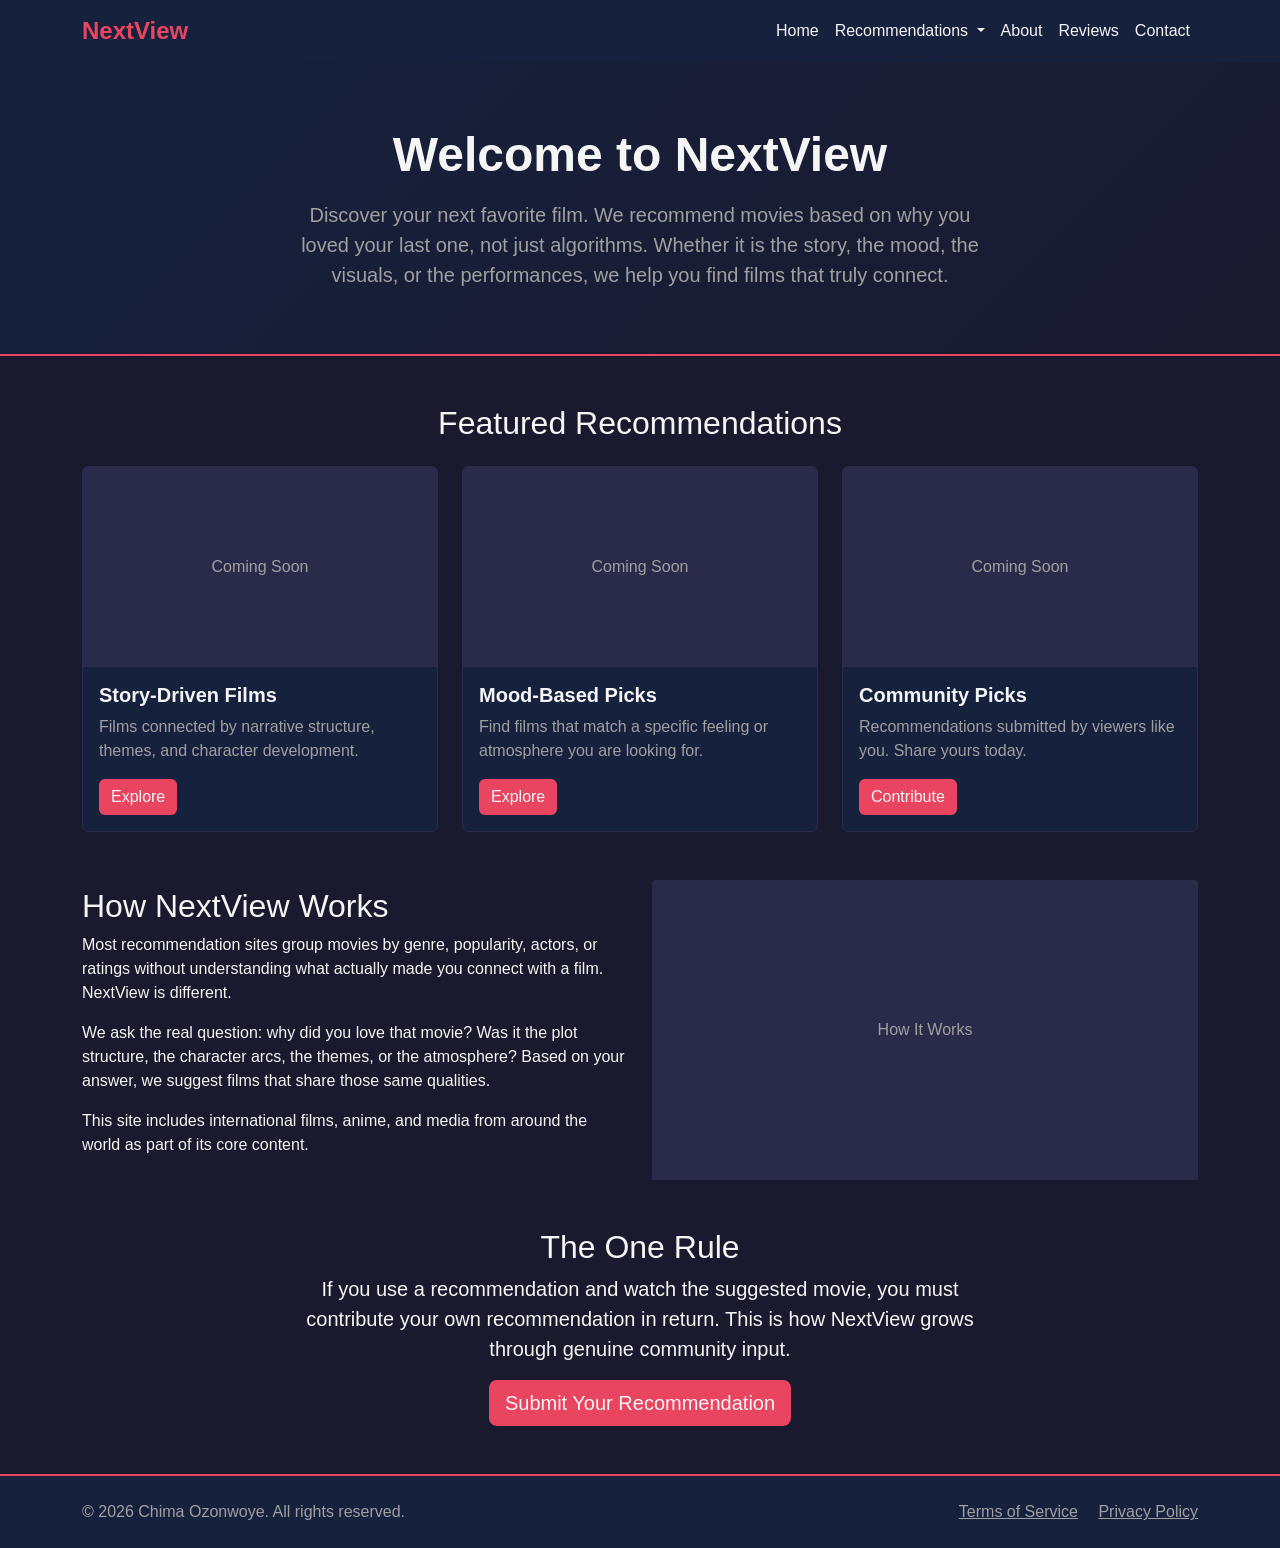
==== index.html @ c33767d9 "Add files via upload" ====
<!-- DEVELOPER: Chima Ozonwoye, IS117-002, Spring 2026 -->
<!DOCTYPE html>
<html lang="en">
<head>
  <meta charset="UTF-8">
  <meta name="viewport" content="width=device-width, initial-scale=1.0">
  <title>NextView - Movie Recommendations</title>
  <link href="https://cdn.jsdelivr.net/npm/bootstrap@5.3.2/dist/css/bootstrap.min.css" rel="stylesheet">
  <link rel="stylesheet" href="styles/main.css">
</head>
<body>

  <nav class="navbar navbar-expand-lg navbar-dark sticky-top">
    <div class="container">
      <a class="navbar-brand" href="index.html">NextView</a>
      <button class="navbar-toggler" type="button" data-bs-toggle="collapse" data-bs-target="#navbarNav">
        <span class="navbar-toggler-icon"></span>
      </button>
      <div class="collapse navbar-collapse" id="navbarNav">
        <ul class="navbar-nav ms-auto">
          <li class="nav-item">
            <a class="nav-link active" href="index.html">Home</a>
          </li>
          <li class="nav-item dropdown">
            <a class="nav-link dropdown-toggle" href="recommendations.html" id="recDropdown" role="button" data-bs-toggle="dropdown">
              Recommendations
            </a>
            <ul class="dropdown-menu">
              <li><a class="dropdown-item" href="by-story.html">By Story</a></li>
              <li><a class="dropdown-item" href="by-mood.html">By Mood</a></li>
            </ul>
          </li>
          <li class="nav-item">
            <a class="nav-link" href="about.html">About</a>
          </li>
          <li class="nav-item">
            <a class="nav-link" href="reviews.html">Reviews</a>
          </li>
          <li class="nav-item">
            <a class="nav-link" href="contact.html">Contact</a>
          </li>
        </ul>
      </div>
    </div>
  </nav>

  <main>
    <section class="hero">
      <div class="container">
        <h1>Welcome to NextView</h1>
        <p>Discover your next favorite film. We recommend movies based on why you loved your last one, not just algorithms. Whether it is the story, the mood, the visuals, or the performances, we help you find films that truly connect.</p>
      </div>
    </section>

    <section class="container my-5">
      <h2 class="text-center mb-4">Featured Recommendations</h2>
      <div class="row g-4">
        <div class="col-md-4">
          <div class="card h-100">
            <div class="placeholder-img" role="img" aria-label="Coming Soon placeholder">Coming Soon</div>
            <div class="card-body">
              <h5 class="card-title">Story-Driven Films</h5>
              <p class="card-text">Films connected by narrative structure, themes, and character development.</p>
              <a href="by-story.html" class="btn btn-accent">Explore</a>
            </div>
          </div>
        </div>
        <div class="col-md-4">
          <div class="card h-100">
            <div class="placeholder-img" role="img" aria-label="Coming Soon placeholder">Coming Soon</div>
            <div class="card-body">
              <h5 class="card-title">Mood-Based Picks</h5>
              <p class="card-text">Find films that match a specific feeling or atmosphere you are looking for.</p>
              <a href="by-mood.html" class="btn btn-accent">Explore</a>
            </div>
          </div>
        </div>
        <div class="col-md-4">
          <div class="card h-100">
            <div class="placeholder-img" role="img" aria-label="Coming Soon placeholder">Coming Soon</div>
            <div class="card-body">
              <h5 class="card-title">Community Picks</h5>
              <p class="card-text">Recommendations submitted by viewers like you. Share yours today.</p>
              <a href="contact.html" class="btn btn-accent">Contribute</a>
            </div>
          </div>
        </div>
      </div>
    </section>

    <section class="container my-5">
      <div class="row align-items-center">
        <div class="col-lg-6 mb-4 mb-lg-0">
          <h2>How NextView Works</h2>
          <p>Most recommendation sites group movies by genre, popularity, actors, or ratings without understanding what actually made you connect with a film. NextView is different.</p>
          <p>We ask the real question: why did you love that movie? Was it the plot structure, the character arcs, the themes, or the atmosphere? Based on your answer, we suggest films that share those same qualities.</p>
          <p>This site includes international films, anime, and media from around the world as part of its core content.</p>
        </div>
        <div class="col-lg-6">
          <div class="placeholder-img" style="height: 300px;" role="img" aria-label="How it works illustration">How It Works</div>
        </div>
      </div>
    </section>

    <section class="container my-5 text-center">
      <h2>The One Rule</h2>
      <p class="lead" style="max-width: 700px; margin: 0 auto;">If you use a recommendation and watch the suggested movie, you must contribute your own recommendation in return. This is how NextView grows through genuine community input.</p>
      <a href="contact.html" class="btn btn-accent btn-lg mt-3">Submit Your Recommendation</a>
    </section>
  </main>

  <footer>
    <div class="container">
      <div class="row">
        <div class="col-md-6">
          <p>&copy; 2026 Chima Ozonwoye. All rights reserved.</p>
        </div>
        <div class="col-md-6 text-md-end">
          <a href="#" class="me-3">Terms of Service</a>
          <a href="#">Privacy Policy</a>
        </div>
      </div>
    </div>
  </footer>

  <script src="https://cdn.jsdelivr.net/npm/bootstrap@5.3.2/dist/js/bootstrap.bundle.min.js"></script>
</body>
</html>
---- styles/main.css ----
/* DEVELOPER: Chima Ozonwoye, IS117-002, Spring 2026 */

:root {
  --primary-color: #1a1a2e;
  --secondary-color: #16213e;
  --accent-color: #e94560;
  --text-light: #f5f5f5;
  --text-muted: #a0a0a0;
}

body {
  font-family: 'Segoe UI', Tahoma, Geneva, Verdana, sans-serif;
  background-color: var(--primary-color);
  color: var(--text-light);
  min-height: 100vh;
  display: flex;
  flex-direction: column;
}

main {
  flex: 1;
}

.navbar {
  background-color: var(--secondary-color) !important;
}

.navbar-brand {
  font-weight: 700;
  font-size: 1.5rem;
  color: var(--accent-color) !important;
}

.nav-link {
  color: var(--text-light) !important;
}

.nav-link:hover {
  color: var(--accent-color) !important;
}

.dropdown-menu {
  background-color: var(--secondary-color);
  border: 1px solid var(--accent-color);
}

.dropdown-item {
  color: var(--text-light);
}

.dropdown-item:hover {
  background-color: var(--accent-color);
  color: var(--text-light);
}

.hero {
  background: linear-gradient(135deg, var(--secondary-color) 0%, var(--primary-color) 100%);
  padding: 4rem 2rem;
  text-align: center;
  border-bottom: 2px solid var(--accent-color);
}

.hero h1 {
  font-size: 3rem;
  font-weight: 700;
  margin-bottom: 1rem;
}

.hero p {
  font-size: 1.25rem;
  color: var(--text-muted);
  max-width: 700px;
  margin: 0 auto;
}

.card {
  background-color: var(--secondary-color);
  border: 1px solid #2a2a4a;
  transition: transform 0.2s ease;
}

.card:hover {
  transform: translateY(-5px);
}

.card-img-top {
  height: 200px;
  object-fit: cover;
  background-color: #2a2a4a;
}

.card-title {
  color: var(--text-light);
  font-weight: 600;
}

.card-text {
  color: var(--text-muted);
}

.btn-accent {
  background-color: var(--accent-color);
  color: var(--text-light);
  border: none;
}

.btn-accent:hover {
  background-color: #c73e54;
  color: var(--text-light);
}

.page-header {
  background-color: var(--secondary-color);
  padding: 2rem;
  margin-bottom: 2rem;
  border-bottom: 2px solid var(--accent-color);
}

.page-header h1 {
  margin: 0;
  font-weight: 700;
}

.content-section {
  padding: 2rem 0;
}

.content-section img {
  max-width: 100%;
  height: auto;
  border-radius: 8px;
}

.movie-card {
  background-color: var(--secondary-color);
  border-radius: 8px;
  padding: 1.5rem;
  margin-bottom: 1.5rem;
  border-left: 4px solid var(--accent-color);
}

.movie-card h3 {
  color: var(--accent-color);
  margin-bottom: 0.5rem;
}

.movie-card p {
  color: var(--text-muted);
  margin-bottom: 0;
}

.form-control {
  background-color: var(--secondary-color);
  border: 1px solid #2a2a4a;
  color: var(--text-light);
}

.form-control:focus {
  background-color: var(--secondary-color);
  border-color: var(--accent-color);
  color: var(--text-light);
  box-shadow: 0 0 0 0.2rem rgba(233, 69, 96, 0.25);
}

.form-label {
  color: var(--text-light);
  font-weight: 500;
}

textarea.form-control {
  min-height: 150px;
}

footer {
  background-color: var(--secondary-color);
  padding: 1.5rem 0;
  margin-top: auto;
  border-top: 2px solid var(--accent-color);
}

footer p, footer a {
  color: var(--text-muted);
  margin: 0;
}

footer a:hover {
  color: var(--accent-color);
}

.placeholder-img {
  background-color: #2a2a4a;
  display: flex;
  align-items: center;
  justify-content: center;
  color: var(--text-muted);
  font-size: 1rem;
  height: 200px;
  border-radius: 4px 4px 0 0;
}

.coming-soon {
  text-align: center;
  padding: 3rem;
  color: var(--text-muted);
}

.coming-soon h2 {
  color: var(--accent-color);
}

@media (max-width: 768px) {
  .hero h1 {
    font-size: 2rem;
  }
  
  .hero p {
    font-size: 1rem;
  }
  
  .page-header h1 {
    font-size: 1.75rem;
  }
}
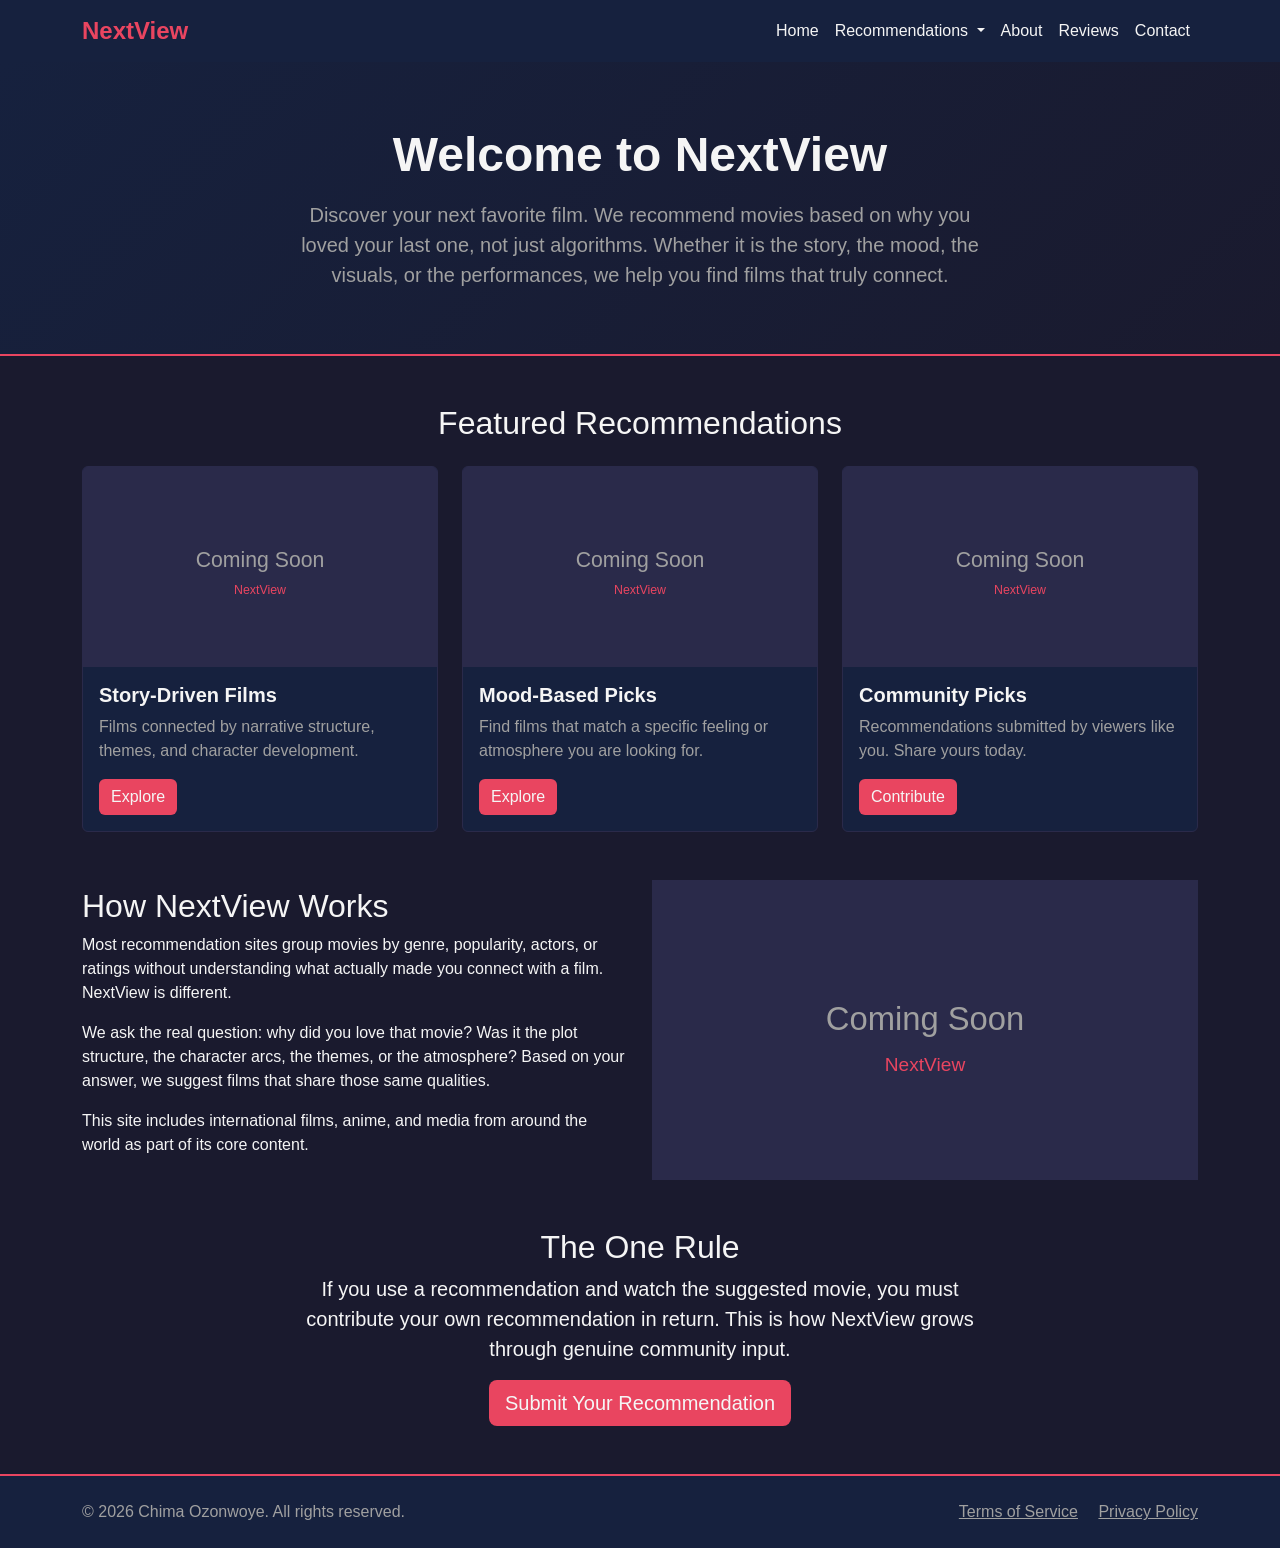
==== commit 8b07bdd2: "Add files via upload" ====
--- a/index.html
+++ b/index.html
@@ -57,7 +57,7 @@
       <div class="row g-4">
         <div class="col-md-4">
           <div class="card h-100">
-            <div class="placeholder-img" role="img" aria-label="Coming Soon placeholder">Coming Soon</div>
+            <img src="images/placeholder.svg" class="card-img-top" alt="Story-driven films coming soon">
             <div class="card-body">
               <h5 class="card-title">Story-Driven Films</h5>
               <p class="card-text">Films connected by narrative structure, themes, and character development.</p>
@@ -67,7 +67,7 @@
         </div>
         <div class="col-md-4">
           <div class="card h-100">
-            <div class="placeholder-img" role="img" aria-label="Coming Soon placeholder">Coming Soon</div>
+            <img src="images/placeholder.svg" class="card-img-top" alt="Mood-based film picks coming soon">
             <div class="card-body">
               <h5 class="card-title">Mood-Based Picks</h5>
               <p class="card-text">Find films that match a specific feeling or atmosphere you are looking for.</p>
@@ -77,7 +77,7 @@
         </div>
         <div class="col-md-4">
           <div class="card h-100">
-            <div class="placeholder-img" role="img" aria-label="Coming Soon placeholder">Coming Soon</div>
+            <img src="images/placeholder.svg" class="card-img-top" alt="Community film recommendations coming soon">
             <div class="card-body">
               <h5 class="card-title">Community Picks</h5>
               <p class="card-text">Recommendations submitted by viewers like you. Share yours today.</p>
@@ -97,7 +97,7 @@
           <p>This site includes international films, anime, and media from around the world as part of its core content.</p>
         </div>
         <div class="col-lg-6">
-          <div class="placeholder-img" style="height: 300px;" role="img" aria-label="How it works illustration">How It Works</div>
+          <img src="images/placeholder.svg" class="img-fluid" style="height: 300px; width: 100%; object-fit: cover;" alt="How NextView recommendations work">
         </div>
       </div>
     </section>
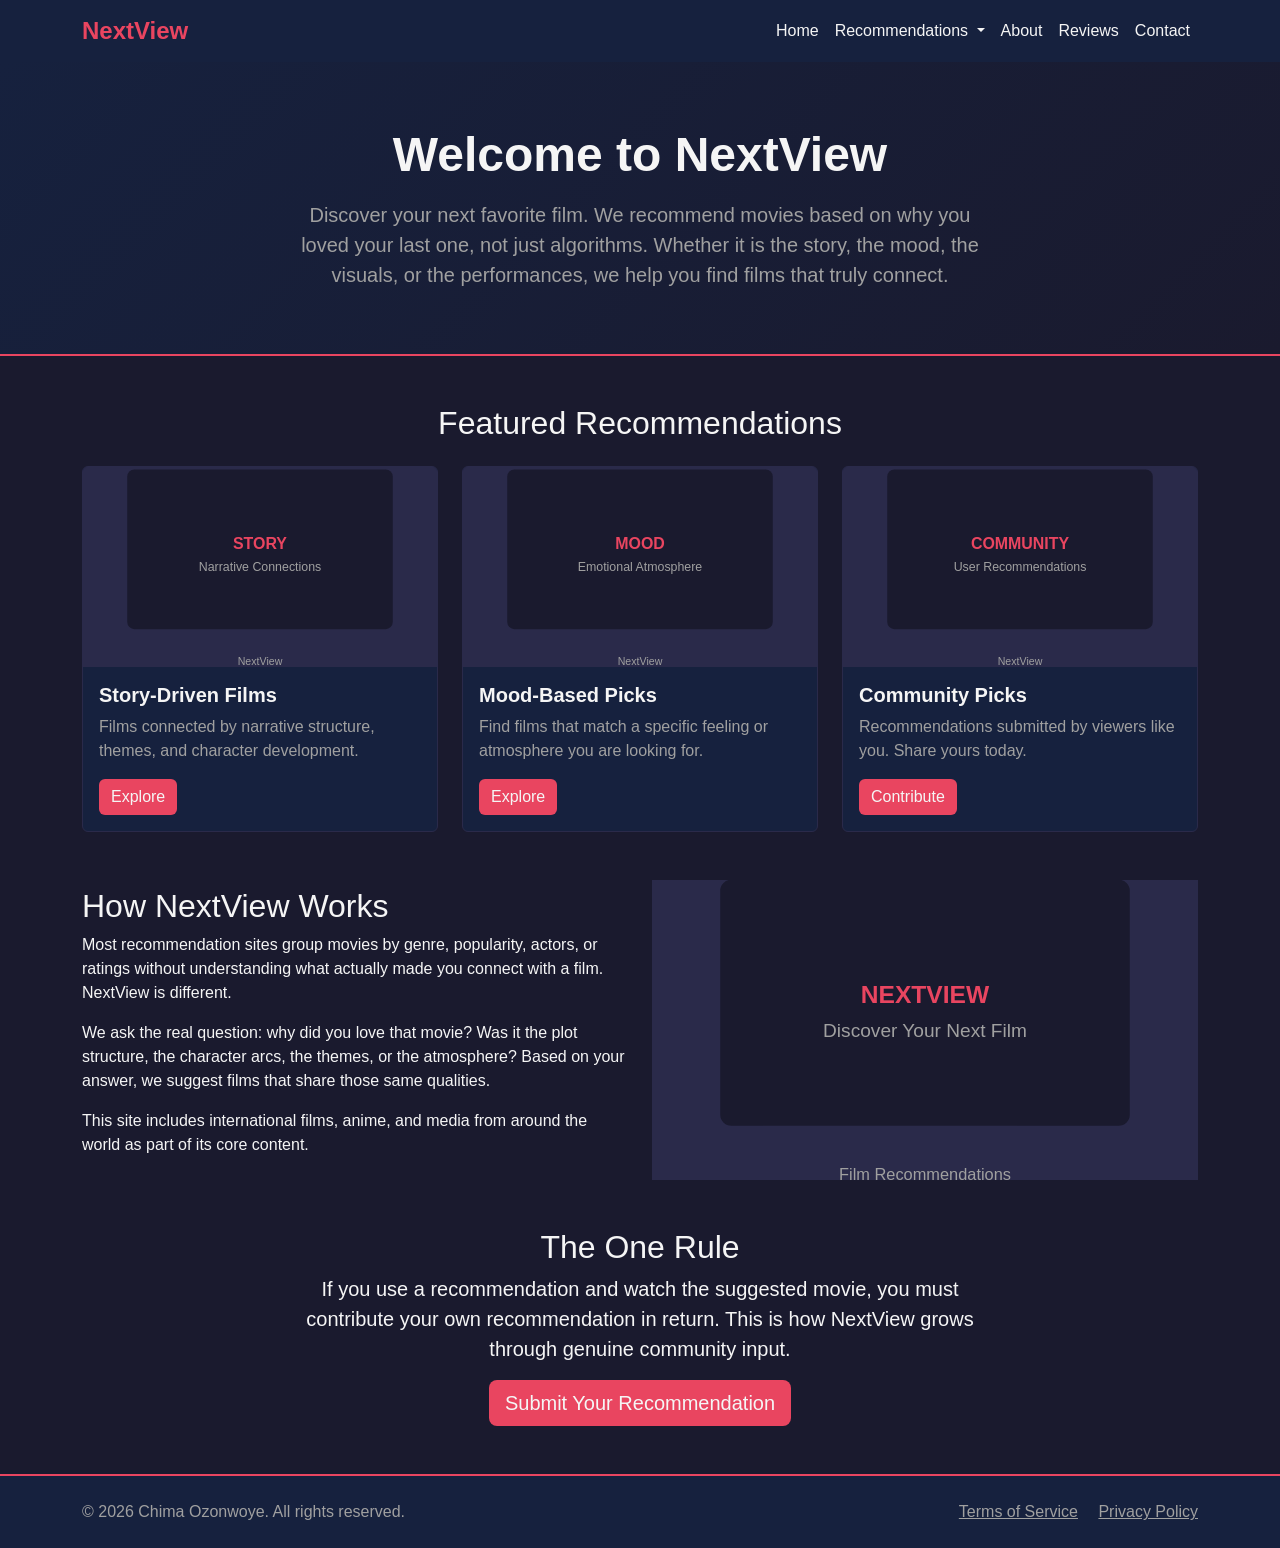
==== commit 364eb67e: "Add files via upload" ====
--- a/index.html
+++ b/index.html
@@ -57,7 +57,7 @@
       <div class="row g-4">
         <div class="col-md-4">
           <div class="card h-100">
-            <img src="images/placeholder.svg" class="card-img-top" alt="Story-driven films coming soon">
+            <img src="images/story.svg" class="card-img-top" alt="Story-driven film recommendations">
             <div class="card-body">
               <h5 class="card-title">Story-Driven Films</h5>
               <p class="card-text">Films connected by narrative structure, themes, and character development.</p>
@@ -67,7 +67,7 @@
         </div>
         <div class="col-md-4">
           <div class="card h-100">
-            <img src="images/placeholder.svg" class="card-img-top" alt="Mood-based film picks coming soon">
+            <img src="images/mood.svg" class="card-img-top" alt="Mood-based film recommendations">
             <div class="card-body">
               <h5 class="card-title">Mood-Based Picks</h5>
               <p class="card-text">Find films that match a specific feeling or atmosphere you are looking for.</p>
@@ -77,7 +77,7 @@
         </div>
         <div class="col-md-4">
           <div class="card h-100">
-            <img src="images/placeholder.svg" class="card-img-top" alt="Community film recommendations coming soon">
+            <img src="images/community.svg" class="card-img-top" alt="Community film recommendations">
             <div class="card-body">
               <h5 class="card-title">Community Picks</h5>
               <p class="card-text">Recommendations submitted by viewers like you. Share yours today.</p>
@@ -97,7 +97,7 @@
           <p>This site includes international films, anime, and media from around the world as part of its core content.</p>
         </div>
         <div class="col-lg-6">
-          <img src="images/placeholder.svg" class="img-fluid" style="height: 300px; width: 100%; object-fit: cover;" alt="How NextView recommendations work">
+          <img src="images/about.svg" class="img-fluid" style="height: 300px; width: 100%; object-fit: cover;" alt="How NextView recommendations work">
         </div>
       </div>
     </section>
